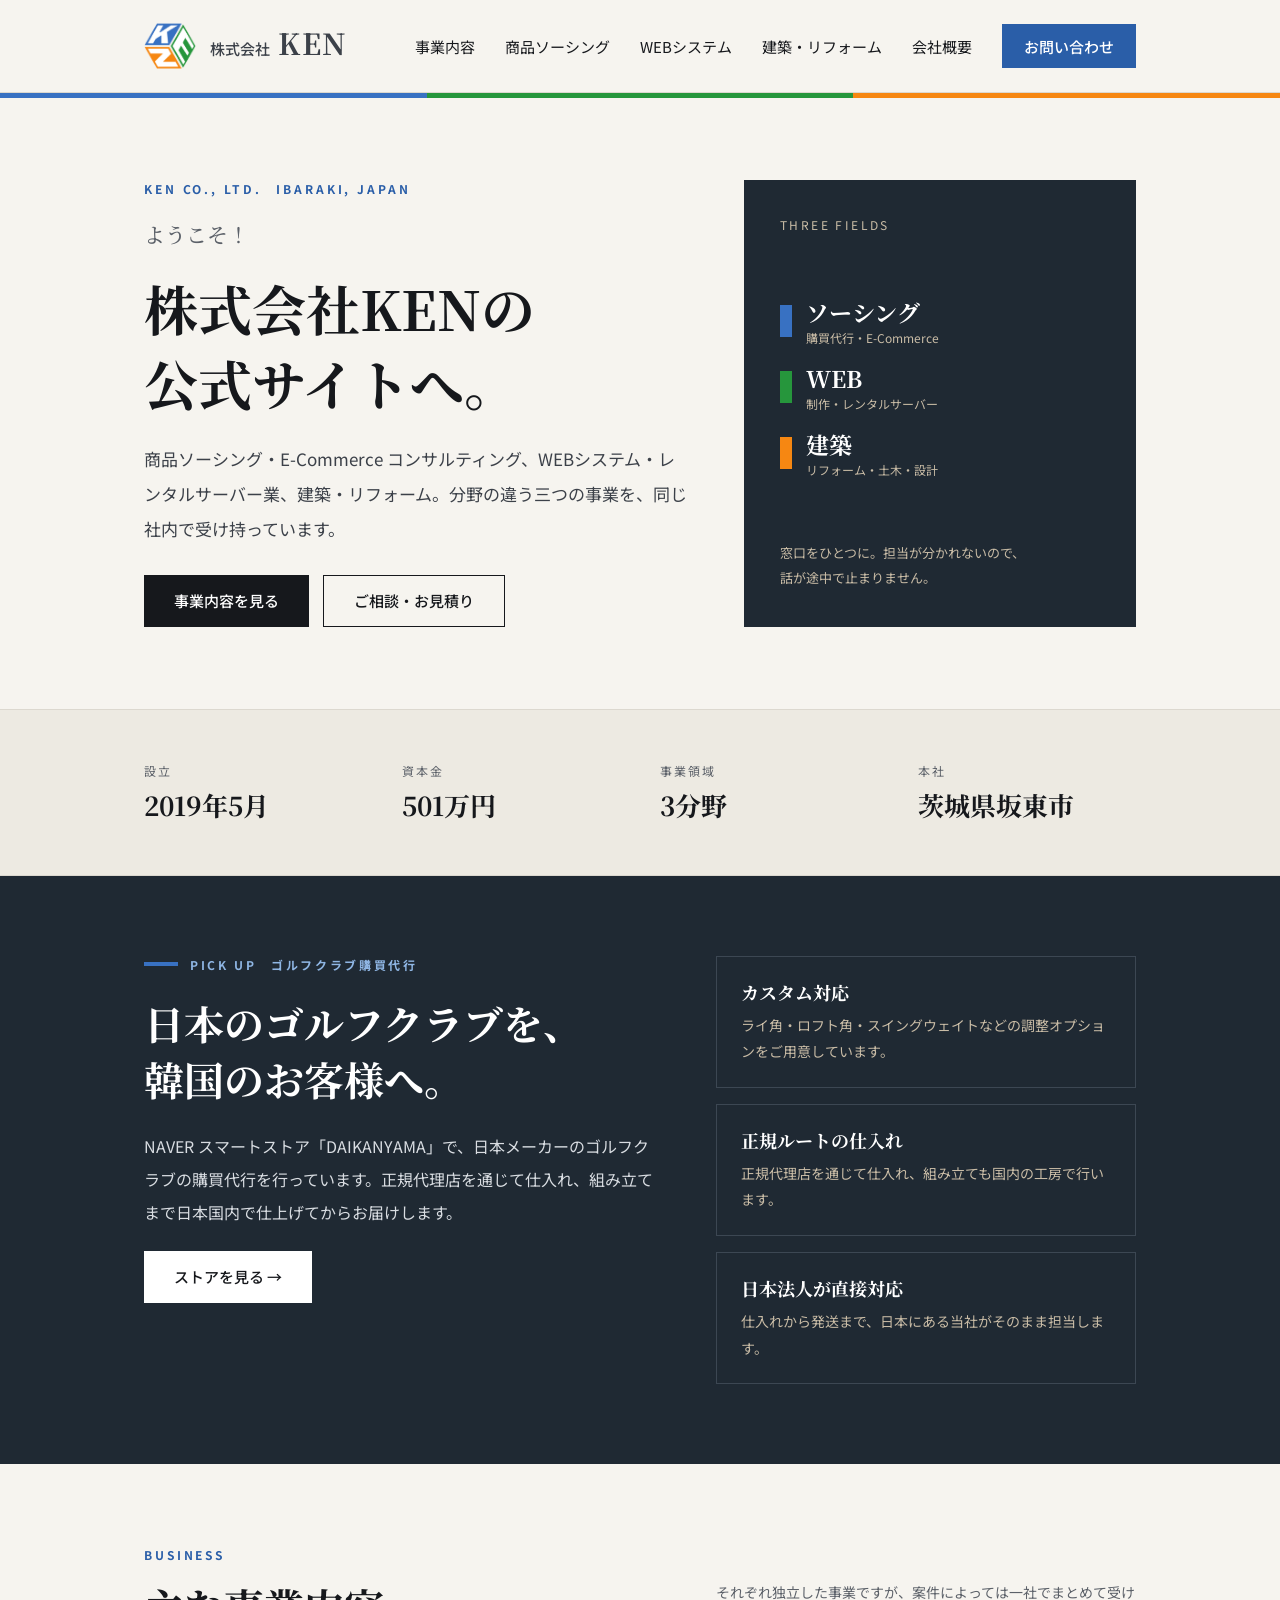
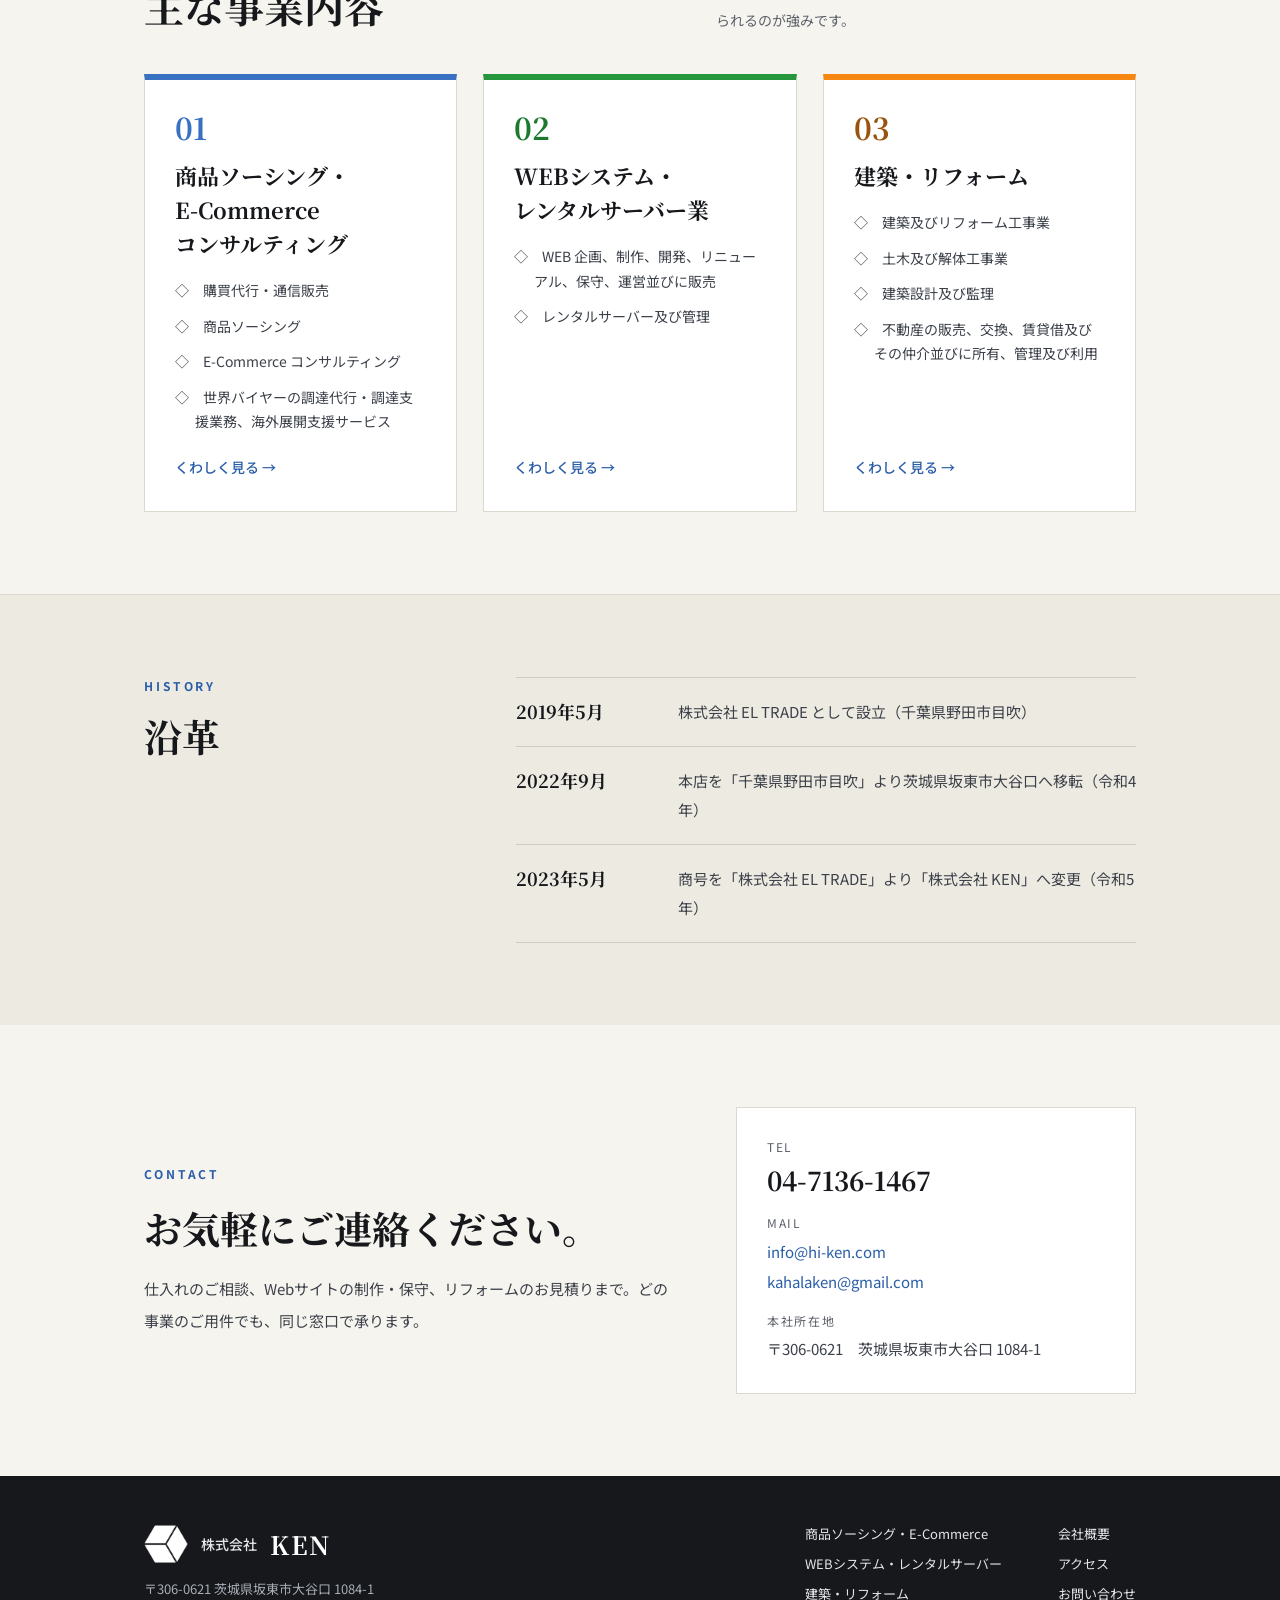
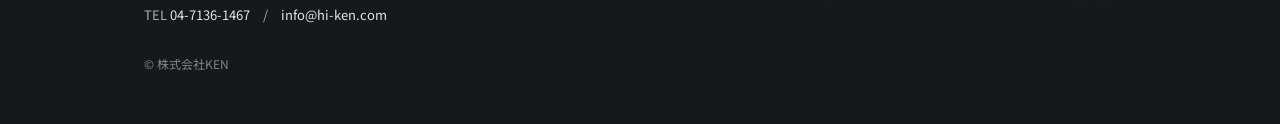
==== index.html @ d23399e8 "hi-ken.com 새 홈페이지 첫 판 (11개 파일) Co-Authored-By: Claude Fable 5.1 <noreply@anthropic.com>" ====
<!doctype html>
<html lang="ja">
<head>
<meta charset="utf-8">
<meta name="viewport" content="width=device-width, initial-scale=1">
<title>公式サイト｜株式会社KEN</title>
<meta name="description" content="株式会社KEN（茨城県坂東市）— 商品ソーシング・E-Commerce コンサルティング、WEBシステム・レンタルサーバー業、建築・リフォーム。三つの事業を一社で。">
<meta property="og:title" content="公式サイト｜株式会社KEN">
<meta property="og:description" content="株式会社KEN（茨城県坂東市）— 商品ソーシング・E-Commerce コンサルティング、WEBシステム・レンタルサーバー業、建築・リフォーム。三つの事業を一社で。">
<meta property="og:type" content="website">
<meta property="og:url" content="https://www.hi-ken.com/">
<meta property="og:image" content="https://www.hi-ken.com/images/logo.png">
<link rel="icon" href="images/favicon.png" type="image/png">
<link rel="apple-touch-icon" href="images/logo.png">
<link rel="preconnect" href="https://fonts.googleapis.com"><link rel="preconnect" href="https://fonts.gstatic.com" crossorigin><link rel="stylesheet" href="https://fonts.googleapis.com/css2?family=Noto+Sans+JP:wght@400;500;700&family=Noto+Serif+JP:wght@500;700&display=swap">
<link rel="stylesheet" href="style.css">
</head>
<body>
<a class="skip" href="#main">本文へスキップ</a>
<header class="site-head">
  <div class="inner">
    <a class="brand" href="index.html">
      <img src="images/logo.png" alt="株式会社KEN">
      <span class="txt"><span class="co">株式会社</span><span class="nm">KEN</span></span>
    </a>
    <button class="navtoggle" type="button" aria-label="メニューを開く" aria-expanded="false" aria-controls="gnav">
      <svg width="22" height="16" viewBox="0 0 22 16" fill="none" stroke="#16181C" stroke-width="1.6" aria-hidden="true"><path d="M0 1h22M0 8h22M0 15h22"/></svg>
    </button>
    <nav class="gnav" id="gnav">
      <a href="index.html#business">事業内容</a>
      <a href="sourcing.html">商品ソーシング</a>
      <a href="web.html">WEBシステム</a>
      <a href="reform.html">建築・リフォーム</a>
      <a href="company.html">会社概要</a>
      <a class="btn-head" href="company.html#contact">お問い合わせ</a>
    </nav>
  </div>
</header>
<div class="tribar" aria-hidden="true"><i></i><i></i><i></i></div>
<main id="main">
<section>
  <div class="wrap hero">
    <div class="left">
      <span class="eyebrow">KEN CO., LTD.　IBARAKI, JAPAN</span>
      <span class="welcome">ようこそ！</span>
      <h1>株式会社KENの<br>公式サイトへ。</h1>
      <p class="lead">商品ソーシング・E-Commerce コンサルティング、WEBシステム・レンタルサーバー業、建築・リフォーム。分野の違う三つの事業を、同じ社内で受け持っています。</p>
      <div class="btns">
        <a class="btn btn-dark" href="#business">事業内容を見る</a>
        <a class="btn btn-line" href="company.html#contact">ご相談・お見積り</a>
      </div>
    </div>
    <div class="panel">
      <span class="cap">THREE FIELDS</span>
      <div class="fields">
        <div class="fieldrow"><i class="bar" style="background:#3871C2"></i><span><span class="nm">ソーシング</span><span class="sub">購買代行・E-Commerce</span></span></div>
        <div class="fieldrow"><i class="bar" style="background:#26963C"></i><span><span class="nm">WEB</span><span class="sub">制作・レンタルサーバー</span></span></div>
        <div class="fieldrow"><i class="bar" style="background:#F68712"></i><span><span class="nm">建築</span><span class="sub">リフォーム・土木・設計</span></span></div>
      </div>
      <p class="note">窓口をひとつに。担当が分かれないので、<br>話が途中で止まりません。</p>
    </div>
  </div>
</section>

<div class="facts">
  <div class="wrap">
    <dl class="grid">
      <div><dt>設立</dt><dd>2019年5月</dd></div>
      <div><dt>資本金</dt><dd>501万円</dd></div>
      <div><dt>事業領域</dt><dd>3分野</dd></div>
      <div><dt>本社</dt><dd>茨城県坂東市</dd></div>
    </dl>
  </div>
</div>

<div class="pickup">
  <div class="wrap row">
    <div class="left">
      <span class="tag"><i></i><span>PICK UP　ゴルフクラブ購買代行</span></span>
      <h2>日本のゴルフクラブを、<br>韓国のお客様へ。</h2>
      <p>NAVER スマートストア「DAIKANYAMA」で、日本メーカーのゴルフクラブの購買代行を行っています。正規代理店を通じて仕入れ、組み立てまで日本国内で仕上げてからお届けします。</p>
      <a class="btn btn-white" href="https://smartstore.naver.com/hi-daikanyama" target="_blank" rel="noopener">ストアを見る →</a>
    </div>
    <div class="cards">
      <div class="card"><h3>カスタム対応</h3><p>ライ角・ロフト角・スイングウェイトなどの調整オプションをご用意しています。</p></div>
      <div class="card"><h3>正規ルートの仕入れ</h3><p>正規代理店を通じて仕入れ、組み立ても国内の工房で行います。</p></div>
      <div class="card"><h3>日本法人が直接対応</h3><p>仕入れから発送まで、日本にある当社がそのまま担当します。</p></div>
    </div>
  </div>
</div>

<section id="business">
  <div class="wrap">
    <div class="sec-head">
      <div class="t"><span class="eyebrow">BUSINESS</span><h2 class="h-sec">主な事業内容</h2></div>
      <p class="note">それぞれ独立した事業ですが、案件によっては一社でまとめて受けられるのが強みです。</p>
    </div>
    <div class="bizgrid">
      <article class="biz">
        <span class="no">01</span>
        <h3>商品ソーシング・<br>E-Commerce<br>コンサルティング</h3>
        <ul><li>◇　購買代行・通信販売</li><li>◇　商品ソーシング</li><li>◇　E-Commerce コンサルティング</li><li>◇　世界バイヤーの調達代行・調達支援業務、海外展開支援サービス</li></ul>
        <a class="more" href="sourcing.html">くわしく見る →</a>
      </article>
      <article class="biz g">
        <span class="no">02</span>
        <h3>WEBシステム・<br>レンタルサーバー業</h3>
        <ul><li>◇　WEB 企画、制作、開発、リニューアル、保守、運営並びに販売</li><li>◇　レンタルサーバー及び管理</li></ul>
        <a class="more" href="web.html">くわしく見る →</a>
      </article>
      <article class="biz o">
        <span class="no">03</span>
        <h3>建築・リフォーム</h3>
        <ul><li>◇　建築及びリフォーム工事業</li><li>◇　土木及び解体工事業</li><li>◇　建築設計及び監理</li><li>◇　不動産の販売、交換、賃貸借及びその仲介並びに所有、管理及び利用</li></ul>
        <a class="more" href="reform.html">くわしく見る →</a>
      </article>
    </div>
  </div>
</section>

<section class="band">
  <div class="wrap split">
    <div class="side"><span class="eyebrow">HISTORY</span><h2>沿革</h2></div>
    <div class="main">
      <ol class="hist">
        <li><span class="d">2019年5月</span><span class="t">株式会社 EL TRADE として設立（千葉県野田市目吹）</span></li>
        <li><span class="d">2022年9月</span><span class="t">本店を「千葉県野田市目吹」より茨城県坂東市大谷口へ移転（令和4年）</span></li>
        <li><span class="d">2023年5月</span><span class="t">商号を「株式会社 EL TRADE」より「株式会社 KEN」へ変更（令和5年）</span></li>
      </ol>
    </div>
  </div>
</section>

<section>
  <div class="wrap contact">
    <div class="left">
      <span class="eyebrow">CONTACT</span>
      <h2>お気軽にご連絡ください。</h2>
      <p class="txt">仕入れのご相談、Webサイトの制作・保守、リフォームのお見積りまで。どの事業のご用件でも、同じ窓口で承ります。</p>
    </div>
    <div class="box">
      <dl>
        <div><dt>TEL</dt><dd><a class="tel-big" href="tel:0471361467">04-7136-1467</a></dd></div>
        <div><dt>MAIL</dt><dd style="font-size:15px;line-height:1.95"><a href="mailto:info@hi-ken.com">info@hi-ken.com</a><br><a href="mailto:kahalaken@gmail.com">kahalaken@gmail.com</a></dd></div>
        <div><dt>本社所在地</dt><dd class="txt" style="font-size:15px;line-height:1.9">〒306-0621　茨城県坂東市大谷口 1084-1</dd></div>
      </dl>
    </div>
  </div>
</section>
</main>
<footer class="site-foot">
  <div class="inner">
    <div>
      <div class="brandrow">
        <img src="images/logo-white.png" alt="">
        <span class="co">株式会社</span><span class="nm">KEN</span>
      </div>
      <p class="addr">〒306-0621 茨城県坂東市大谷口 1084-1<br>TEL <a href="tel:0471361467">04-7136-1467</a>　/　<a href="mailto:info@hi-ken.com">info@hi-ken.com</a></p>
      <p class="copy">&copy; 株式会社KEN</p>
    </div>
    <div class="navs">
      <nav>
        <a href="sourcing.html">商品ソーシング・E-Commerce</a>
        <a href="web.html">WEBシステム・レンタルサーバー</a>
        <a href="reform.html">建築・リフォーム</a>
      </nav>
      <nav>
        <a href="company.html">会社概要</a>
        <a href="company.html#access">アクセス</a>
        <a href="company.html#contact">お問い合わせ</a>
      </nav>
    </div>
  </div>
</footer>
<script>
(function(){
  var b=document.querySelector('.navtoggle'), n=document.getElementById('gnav');
  if(!b||!n) return;
  b.addEventListener('click',function(){
    var open=n.classList.toggle('open');
    b.setAttribute('aria-expanded', open?'true':'false');
    b.setAttribute('aria-label', open?'メニューを閉じる':'メニューを開く');
  });
})();
</script>
</body>
</html>
---- style.css ----
@charset "UTF-8";

/* ==========================================================
   株式会社KEN — hi-ken.com
   色は社章（立方体）の三面から。青=ソーシング / 緑=WEB / 橙=建築
   ========================================================== */

:root{
  --blue:#3871C2;
  --blue-ink:#2A5EA8;
  --blue-dark:#1C4479;
  --green:#26963C;
  --green-ink:#1C7A30;
  --orange:#F68712;
  --orange-ink:#99530A;

  --ground:#F6F4EF;
  --ground-2:#EDEAE2;
  --white:#FFFFFF;
  --ink:#16181C;
  --body:#3C4149;
  --muted:#5C6169;
  --line:#DCD8CF;
  --line-2:#D2CCC0;
  --deep:#1F2933;
  --deep-line:#3C4753;
  --sand:#C9BCA6;

  --wrap:1136px;
  --pad:72px;

  --serif:"Noto Serif JP",serif;
  --sans:"Noto Sans JP",system-ui,-apple-system,sans-serif;
}

*{box-sizing:border-box}

html{scroll-behavior:smooth}

body{
  margin:0;
  font-family:var(--sans);
  background:var(--ground);
  color:var(--ink);
  -webkit-text-size-adjust:100%;
}

img{max-width:100%;height:auto;display:block}

a{color:var(--blue-ink);text-decoration:none}
a:hover{color:var(--blue-dark);text-decoration:underline}

.wrap{max-width:var(--wrap);margin:0 auto;padding-left:var(--pad);padding-right:var(--pad)}
@media (max-width:900px){:root{--pad:24px}}

.skip{position:absolute;left:-9999px}
.skip:focus{left:8px;top:8px;z-index:99;background:#fff;padding:10px 16px;border:2px solid var(--ink)}

/* ---------- ヘッダー ---------- */
.site-head{
  background:var(--ground);
  border-bottom:1px solid var(--line);
  position:sticky;top:0;z-index:50;
}
.site-head .inner{
  max-width:var(--wrap);margin:0 auto;
  padding:0 var(--pad);
  height:92px;display:flex;align-items:center;justify-content:space-between;gap:16px;
}
.brand{display:flex;align-items:center;gap:14px;color:var(--ink)}
.brand:hover{text-decoration:none;color:var(--ink)}
.brand img{width:52px;height:46px;object-fit:contain}
.brand .co{font-size:15px;font-weight:500}
.brand .nm{font-family:var(--serif);font-weight:700;font-size:29px;letter-spacing:.06em;line-height:1}
.brand .txt{display:flex;align-items:baseline;gap:8px}

.gnav{display:flex;align-items:center;gap:30px}
.gnav a{font-size:15px;color:var(--ink)}
.gnav a.on{color:var(--blue-ink);font-weight:500}
.gnav .btn-head{
  display:inline-flex;align-items:center;height:44px;padding:0 22px;
  background:var(--blue-ink);color:#fff;font-size:15px;font-weight:500;
}
.gnav .btn-head:hover{background:var(--blue-dark);color:#fff;text-decoration:none}

.navtoggle{display:none;width:44px;height:44px;border:0;background:transparent;cursor:pointer;align-items:center;justify-content:center}

@media (max-width:900px){
  .site-head .inner{height:66px}
  .brand img{width:40px;height:35px}
  .brand .nm{font-size:23px}
  .brand .co{font-size:12px}
  .navtoggle{display:flex}
  .gnav{
    display:none;position:absolute;left:0;right:0;top:100%;
    background:var(--ground);border-bottom:1px solid var(--line);
    flex-direction:column;align-items:stretch;gap:0;padding:8px 24px 20px;
  }
  .gnav.open{display:flex}
  .gnav a{padding:16px 0;border-bottom:1px solid var(--line)}
  .gnav .btn-head{margin-top:14px;justify-content:center;border:0}
}

/* 三色帯 */
.tribar{height:5px;display:flex}
.tribar i{flex:1}
.tribar i:nth-child(1){background:var(--blue)}
.tribar i:nth-child(2){background:var(--green)}
.tribar i:nth-child(3){background:var(--orange)}

/* ---------- 共通パーツ ---------- */
.eyebrow{font-size:12px;letter-spacing:.24em;color:var(--blue-ink);font-weight:700}
.eyebrow.g{color:var(--green-ink)}
.eyebrow.o{color:var(--orange-ink)}

h1,h2,h3{font-family:var(--serif);font-weight:700;margin:0}
.h-sec{font-size:40px}
@media (max-width:900px){.h-sec{font-size:27px}}

.lead{font-size:17px;line-height:2.05;color:var(--body);margin:0}
.txt{font-size:15px;line-height:2.1;color:var(--body);margin:0}
@media (max-width:900px){.lead{font-size:15px}.txt{font-size:14px;line-height:2.05}}

.btn{display:inline-flex;align-items:center;justify-content:center;height:52px;padding:0 30px;font-size:15px;font-weight:500}
.btn-dark{background:var(--ink);color:#fff}
.btn-dark:hover{background:#000;color:#fff;text-decoration:none}
.btn-line{border:1px solid var(--ink);color:var(--ink)}
.btn-line:hover{background:var(--ink);color:#fff;text-decoration:none}
.btn-blue{background:var(--blue-ink);color:#fff}
.btn-blue:hover{background:var(--blue-dark);color:#fff;text-decoration:none}
.btn-green{background:var(--green-ink);color:#fff}
.btn-green:hover{background:#155E25;color:#fff;text-decoration:none}
.btn-orange{background:var(--orange-ink);color:#fff}
.btn-orange:hover{background:#7A4208;color:#fff;text-decoration:none}
.btn-white{background:#fff;color:var(--ink)}
.btn-white:hover{background:#eee;color:var(--ink);text-decoration:none}

section{padding:82px 0}
@media (max-width:900px){section{padding:40px 0}}

/* ---------- ヒーロー ---------- */
.hero{display:flex;gap:56px;align-items:flex-start}
.hero .left{flex:1 1 0;min-width:0;display:flex;flex-direction:column;gap:22px}
.hero h1{font-size:54px;line-height:1.38}
.hero .welcome{font-family:var(--serif);font-size:21px;font-weight:500;color:var(--muted)}
.hero .btns{display:flex;gap:14px;flex-wrap:wrap;padding-top:6px}
.hero .panel{
  width:392px;flex:0 0 392px;background:var(--deep);color:#fff;padding:36px;
  display:flex;flex-direction:column;justify-content:space-between;gap:28px;align-self:stretch;
}
.hero .panel .cap{font-size:12px;letter-spacing:.2em;color:var(--sand)}
.hero .panel .note{font-size:13px;line-height:1.9;color:var(--sand);margin:0}
.fieldrow{display:flex;align-items:center;gap:14px}
.fieldrow .bar{width:12px;height:32px;flex:0 0 12px}
.fieldrow .nm{font-family:var(--serif);font-size:23px;font-weight:700;color:#fff;display:block}
.fieldrow .sub{font-size:12px;color:var(--sand);display:block}
.fields{display:flex;flex-direction:column;gap:16px}
@media (max-width:1000px){
  .hero{flex-direction:column;gap:32px}
  .hero h1{font-size:30px;line-height:1.45}
  .hero .welcome{font-size:16px}
  .hero .panel{width:100%;flex:1 1 auto;padding:26px}
  .hero .btns{flex-direction:column;align-items:stretch}
  .hero .btns .btn{width:100%}
}

/* ---------- 数字帯 ---------- */
.facts{background:var(--ground-2);border-top:1px solid var(--line);border-bottom:1px solid var(--line);padding:36px 0}
.facts .grid{display:grid;grid-template-columns:repeat(4,minmax(0,1fr));gap:40px}
.facts dt{font-size:12px;letter-spacing:.16em;color:var(--muted)}
.facts dd{margin:7px 0 0;font-family:var(--serif);font-size:26px;font-weight:700}
@media (max-width:900px){
  .facts .grid{grid-template-columns:repeat(2,minmax(0,1fr));gap:22px}
  .facts dd{font-size:20px}
}

/* ---------- ピックアップ（ゴルフ） ---------- */
.pickup{background:var(--deep);color:#fff;padding:80px 0}
.pickup .row{display:flex;gap:56px;align-items:flex-start}
.pickup .left{flex:1 1 0;min-width:0;display:flex;flex-direction:column;gap:22px}
.pickup .tag{display:flex;align-items:center;gap:12px}
.pickup .tag i{width:34px;height:4px;background:var(--blue);display:block}
.pickup .tag span{font-size:12px;letter-spacing:.22em;color:#8FB6E4;font-weight:700}
.pickup h2{font-size:40px;line-height:1.42}
.pickup p{margin:0;font-size:16px;line-height:2.05;color:#D9DDE2}
.pickup .cards{flex:0 0 420px;display:flex;flex-direction:column;gap:16px}
.pickup .card{border:1px solid var(--deep-line);padding:22px 24px}
.pickup .card h3{font-size:18px;color:#fff;margin-bottom:7px}
.pickup .card p{font-size:14px;line-height:1.9;color:var(--sand)}
.pickup .btn{align-self:flex-start}
@media (max-width:1000px){
  .pickup{padding:40px 0}
  .pickup .row{flex-direction:column;gap:26px}
  .pickup h2{font-size:25px}
  .pickup p{font-size:14px;line-height:2}
  .pickup .cards{flex:1 1 auto;width:100%}
  .pickup .btn{width:100%}
}

/* ---------- 事業カード ---------- */
.sec-head{display:flex;align-items:flex-end;justify-content:space-between;gap:32px;margin-bottom:40px}
.sec-head .t{display:flex;flex-direction:column;gap:14px}
.sec-head .note{width:420px;font-size:14px;line-height:2;color:var(--muted);margin:0}
@media (max-width:1000px){
  .sec-head{flex-direction:column;align-items:flex-start;gap:16px;margin-bottom:24px}
  .sec-head .note{width:auto}
}

.bizgrid{display:grid;grid-template-columns:repeat(3,minmax(0,1fr));gap:26px}
@media (max-width:1000px){.bizgrid{grid-template-columns:1fr;gap:18px}}

.biz{
  background:var(--white);border:1px solid var(--line);border-top:6px solid var(--blue);
  padding:32px 30px 34px;display:flex;flex-direction:column;gap:17px;
}
.biz.g{border-top-color:var(--green)}
.biz.o{border-top-color:var(--orange)}
.biz .no{font-family:var(--serif);font-size:30px;font-weight:700;color:var(--blue);line-height:1}
.biz.g .no{color:var(--green-ink)}
.biz.o .no{color:var(--orange-ink)}
.biz h3{font-size:22px;line-height:1.55}
.biz ul{margin:0;padding:0;list-style:none;display:flex;flex-direction:column;gap:11px}
.biz li{font-size:14px;line-height:1.75;color:var(--body);padding-left:20px;text-indent:-20px}
.biz .more{margin-top:auto;font-size:14px;font-weight:500;padding-top:6px}

/* ---------- 沿革 ---------- */
.band{background:var(--ground-2);border-top:1px solid var(--line)}
.split{display:flex;gap:72px;align-items:flex-start}
.split .side{width:300px;flex:0 0 300px;display:flex;flex-direction:column;gap:14px}
.split .side h2{font-size:38px}
.split .main{flex:1 1 0;min-width:0}
@media (max-width:1000px){
  .split{flex-direction:column;gap:20px}
  .split .side{width:auto;flex:1 1 auto}
  .split .side h2{font-size:27px}
}
.rule{width:48px;height:3px;background:var(--blue);margin-top:6px}
.rule.g{background:var(--green)}
.rule.o{background:var(--orange)}

.hist{margin:0;padding:0;list-style:none}
.hist li{display:flex;gap:32px;padding:20px 0;border-top:1px solid var(--line-2)}
.hist li:last-child{border-bottom:1px solid var(--line-2)}
.hist .d{width:130px;flex:0 0 130px;font-family:var(--serif);font-size:18px;font-weight:700}
.hist .t{font-size:15px;line-height:1.9;color:var(--body)}
@media (max-width:700px){
  .hist li{flex-direction:column;gap:6px;padding:14px 0}
  .hist .d{width:auto;flex:1 1 auto;font-size:15px}
  .hist .t{font-size:14px}
}

/* ---------- お問い合わせ ---------- */
.contact{display:flex;align-items:center;justify-content:space-between;gap:56px}
.contact .left{display:flex;flex-direction:column;gap:18px}
.contact h2{font-size:38px;line-height:1.45}
.contact .box{width:400px;flex:0 0 400px;background:var(--white);border:1px solid var(--line);padding:30px}
.contact dl{margin:0;display:flex;flex-direction:column;gap:16px}
.contact dt{font-size:12px;letter-spacing:.14em;color:var(--muted)}
.contact dd{margin:6px 0 0}
.tel-big{font-family:var(--serif);font-size:26px;font-weight:700;color:var(--ink)}
.tel-big:hover{color:var(--ink)}
@media (max-width:1000px){
  .contact{flex-direction:column;align-items:stretch;gap:24px}
  .contact h2{font-size:25px}
  .contact .box{width:auto;flex:1 1 auto;padding:22px}
}

/* ---------- 下層ページ ---------- */
.page-hero{background:var(--deep);color:#fff;border-top:6px solid var(--blue);padding:60px 0 52px}
.page-hero.g{border-top-color:var(--green)}
.page-hero.o{border-top-color:var(--orange)}
.page-hero .cap{font-size:12px;letter-spacing:.22em;color:var(--sand);font-weight:700}
.page-hero h1{font-size:42px;line-height:1.42;margin:18px 0}
.page-hero p{margin:0;font-size:15px;line-height:1.95;color:var(--sand)}
@media (max-width:900px){
  .page-hero{padding:34px 0 30px}
  .page-hero h1{font-size:26px;margin:12px 0}
  .page-hero p{font-size:13px}
}

.for-you{display:flex;flex-direction:column;gap:20px}
.for-you article{
  background:var(--white);border:1px solid var(--line);border-left:5px solid var(--blue);
  padding:32px 36px;display:flex;gap:44px;align-items:flex-start;
}
.for-you .side{width:290px;flex:0 0 290px;display:flex;flex-direction:column;gap:10px}
.for-you .no{font-family:var(--serif);font-size:34px;font-weight:700;color:var(--blue);line-height:1}
.for-you h3{font-family:var(--sans);font-size:19px;font-weight:700;line-height:1.65}
.for-you .body{flex:1 1 0;min-width:0;display:flex;flex-direction:column;gap:14px}
@media (max-width:1000px){
  .for-you article{flex-direction:column;gap:14px;padding:22px 20px}
  .for-you .side{width:auto;flex:1 1 auto}
  .for-you .no{font-size:26px}
  .for-you h3{font-size:17px}
}

.goal{background:var(--ground-2);border-top:1px solid var(--line);border-bottom:1px solid var(--line);padding:52px 0;text-align:center}
.goal .eyebrow{display:block;margin-bottom:16px}
.goal p{margin:0;font-family:var(--serif);font-size:30px;font-weight:700;line-height:1.6}
@media (max-width:900px){.goal{padding:30px 0}.goal p{font-size:20px}}

.cards2{display:grid;grid-template-columns:repeat(2,minmax(0,1fr));gap:22px}
.cards3{display:grid;grid-template-columns:repeat(3,minmax(0,1fr));gap:22px}
@media (max-width:1000px){.cards2,.cards3{grid-template-columns:1fr;gap:16px}}

.fcard{background:var(--white);border:1px solid var(--line);border-top:4px solid var(--blue);padding:28px 28px 30px;display:flex;flex-direction:column;gap:11px}
.fcard.g{border-top-color:var(--green)}
.fcard.o{border-top-color:var(--orange)}
.fcard h3{font-size:20px;line-height:1.5}
.fcard p{margin:0;font-size:14px;line-height:2.05;color:var(--body)}
.fcard ul{margin:0;padding:0;list-style:none;display:flex;flex-direction:column;gap:8px}
.fcard li{font-size:13px;line-height:1.75;color:var(--muted);padding-left:14px;text-indent:-14px}

.pcard{background:var(--white);border:1px solid var(--line-2);padding:26px 24px 28px;display:flex;flex-direction:column;gap:10px}
.pcard h3{font-size:19px}
.pcard p{margin:0;font-size:14px;line-height:2.05;color:var(--body)}

.chips{display:flex;flex-wrap:wrap;gap:10px}
.chips span{display:inline-flex;align-items:center;height:40px;padding:0 18px;background:#fff;border:1px solid var(--line-2);font-size:15px}

.cta{display:flex;align-items:center;justify-content:space-between;gap:48px}
.cta .left{display:flex;flex-direction:column;gap:12px}
.cta h2{font-size:30px}
.cta .btns{display:flex;align-items:center;gap:16px;flex-shrink:0;flex-wrap:wrap}
.cta .tel{display:inline-flex;align-items:center;height:56px;padding:0 30px;border:1px solid var(--ink);color:var(--ink);font-family:var(--serif);font-size:23px;font-weight:700}
.cta .tel:hover{background:var(--ink);color:#fff;text-decoration:none}
.cta .mail{height:56px}
@media (max-width:1000px){
  .cta{flex-direction:column;align-items:stretch;gap:20px}
  .cta h2{font-size:22px}
  .cta .btns{flex-direction:column;align-items:stretch}
  .cta .tel,.cta .mail{justify-content:center;width:100%}
}

/* ---------- 会社概要 表 ---------- */
.ctable{width:100%;border-collapse:collapse;font-size:15px}
.ctable th{width:200px;text-align:left;font-weight:500;color:var(--muted);padding:19px 0;border-top:1px solid var(--line);vertical-align:top}
.ctable td{padding:19px 0;border-top:1px solid var(--line);color:var(--ink);line-height:2.05}
.ctable tr:last-child th,.ctable tr:last-child td{border-bottom:1px solid var(--line)}
@media (max-width:700px){
  .ctable,.ctable tbody,.ctable tr,.ctable th,.ctable td{display:block;width:auto}
  .ctable th{padding:14px 0 0;border-top:1px solid var(--line);font-size:13px}
  .ctable td{padding:4px 0 14px;border-top:0;font-size:14px}
  .ctable tr:last-child th{border-bottom:0}
}

.accessrow{display:flex;gap:28px;align-items:stretch}
.accessrow .addr{flex:1 1 0;min-width:0;background:#fff;border:1px solid var(--line-2);padding:30px;display:flex;flex-direction:column;justify-content:center;gap:12px}
.accessrow .addr p{margin:0;font-family:var(--serif);font-size:24px;font-weight:700;line-height:1.65}
.accessrow .tel{width:300px;flex:0 0 300px;background:var(--deep);color:#fff;padding:30px;display:flex;flex-direction:column;justify-content:center;gap:10px}
.accessrow .tel a{font-family:var(--serif);font-size:27px;font-weight:700;color:#fff}
.accessrow .cap{font-size:12px;letter-spacing:.14em;color:var(--muted)}
.accessrow .tel .cap{color:var(--sand)}
@media (max-width:1000px){
  .accessrow{flex-direction:column;gap:16px}
  .accessrow .tel{width:auto;flex:1 1 auto}
  .accessrow .addr p{font-size:19px}
}

.mailgrid{display:grid;grid-template-columns:repeat(2,minmax(0,1fr));gap:20px}
.mailgrid a{background:#fff;border:1px solid var(--line);padding:26px 28px;display:flex;flex-direction:column;gap:8px;color:var(--ink)}
.mailgrid a:hover{text-decoration:none;border-color:var(--blue-ink)}
.mailgrid .cap{font-size:12px;letter-spacing:.14em;color:var(--muted)}
.mailgrid .val{font-size:20px;font-weight:500;color:var(--blue-ink);word-break:break-all}
@media (max-width:700px){.mailgrid{grid-template-columns:1fr;gap:14px}.mailgrid .val{font-size:17px}}

/* ---------- フッター ---------- */
.site-foot{background:var(--ink);color:#fff;padding:48px 0 52px}
.site-foot .inner{max-width:var(--wrap);margin:0 auto;padding:0 var(--pad);display:flex;justify-content:space-between;align-items:flex-start;gap:40px;flex-wrap:wrap}
.site-foot .brandrow{display:flex;align-items:center;gap:13px}
.site-foot .brandrow img{width:44px;height:39px;object-fit:contain}
.site-foot .co{font-size:14px;font-weight:500;color:#E3E5E8}
.site-foot .nm{font-family:var(--serif);font-weight:700;font-size:25px;letter-spacing:.06em}
.site-foot .addr{font-size:13px;line-height:1.95;color:#A8AEB6;margin:13px 0 0}
.site-foot nav{display:flex;flex-direction:column;gap:11px}
.site-foot .navs{display:flex;gap:56px;flex-wrap:wrap}
.site-foot a{font-size:13px;color:#E3E5E8}
.site-foot a:hover{color:#fff}
.copy{font-size:12px;color:#7E858E;margin:28px 0 0}
@media (max-width:900px){
  .site-foot{padding:30px 0 34px}
  .site-foot .inner{flex-direction:column;gap:22px}
  .site-foot .navs{gap:28px}
}
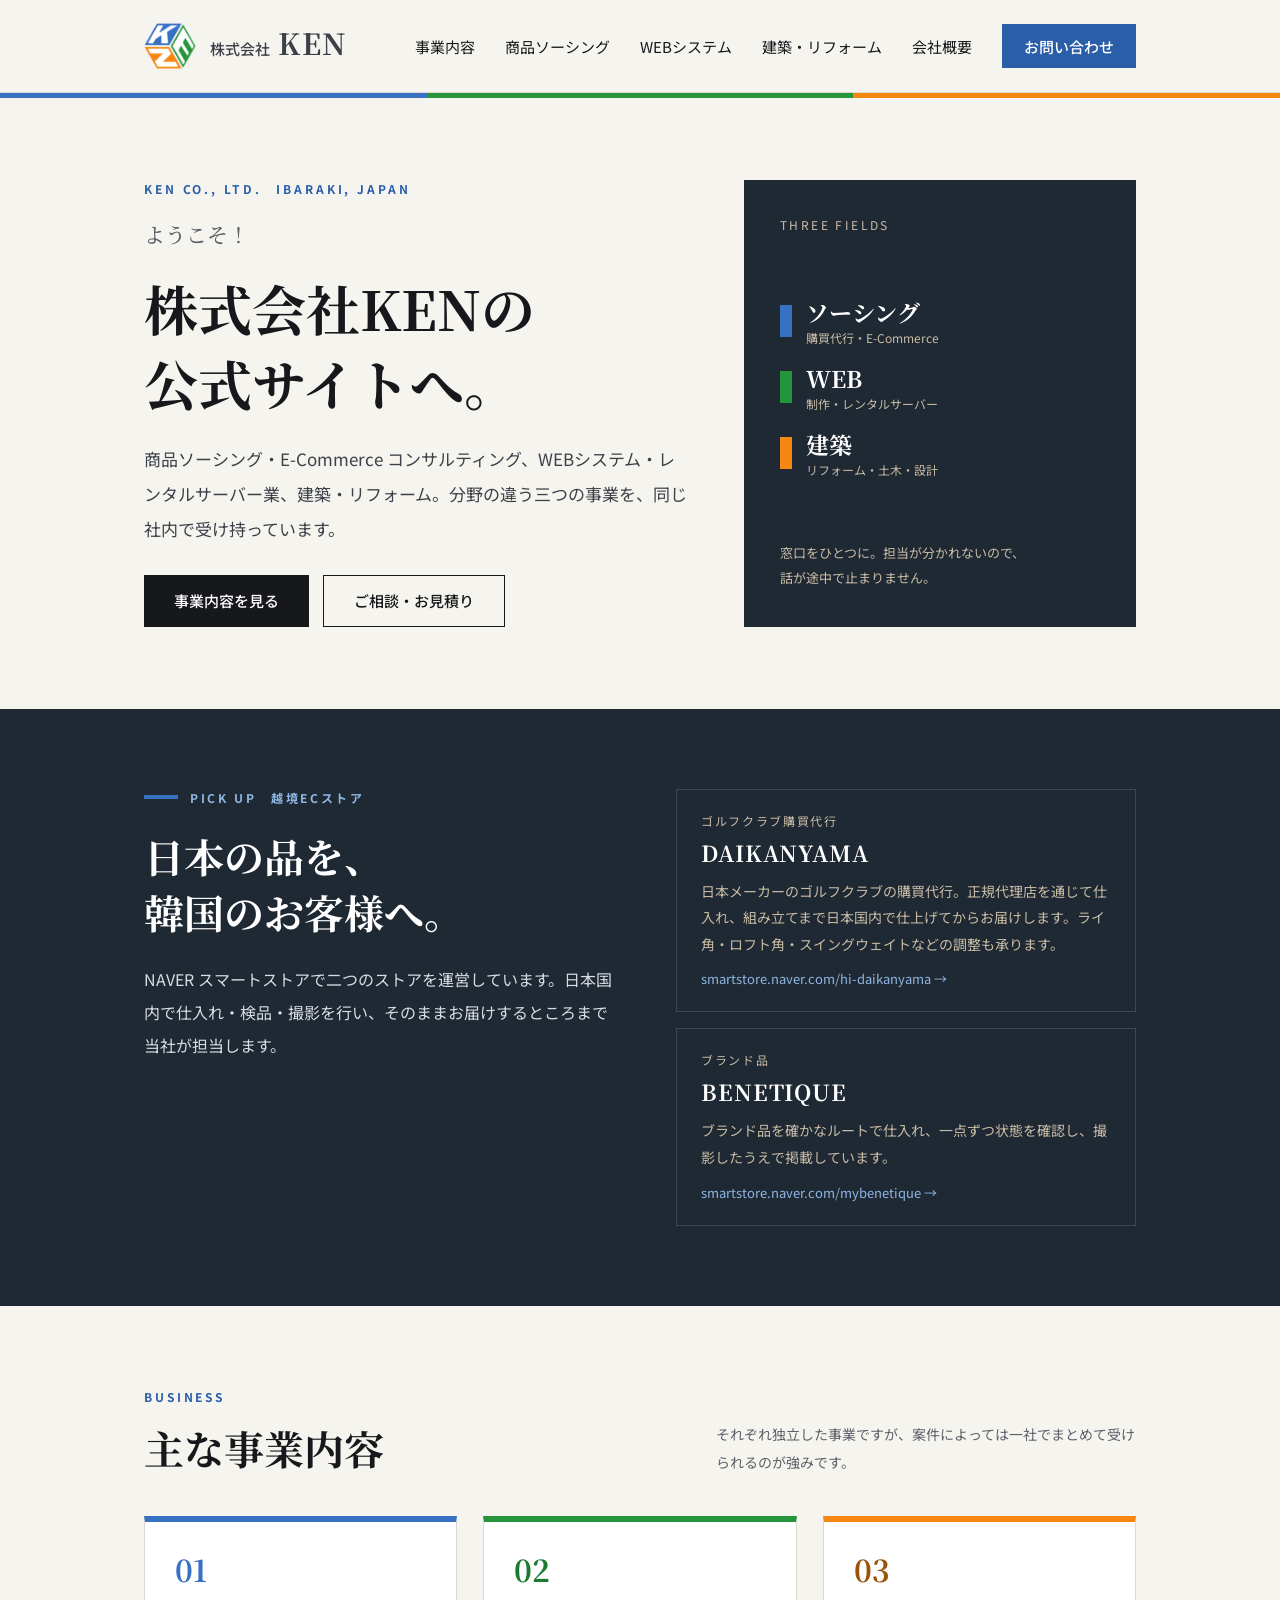
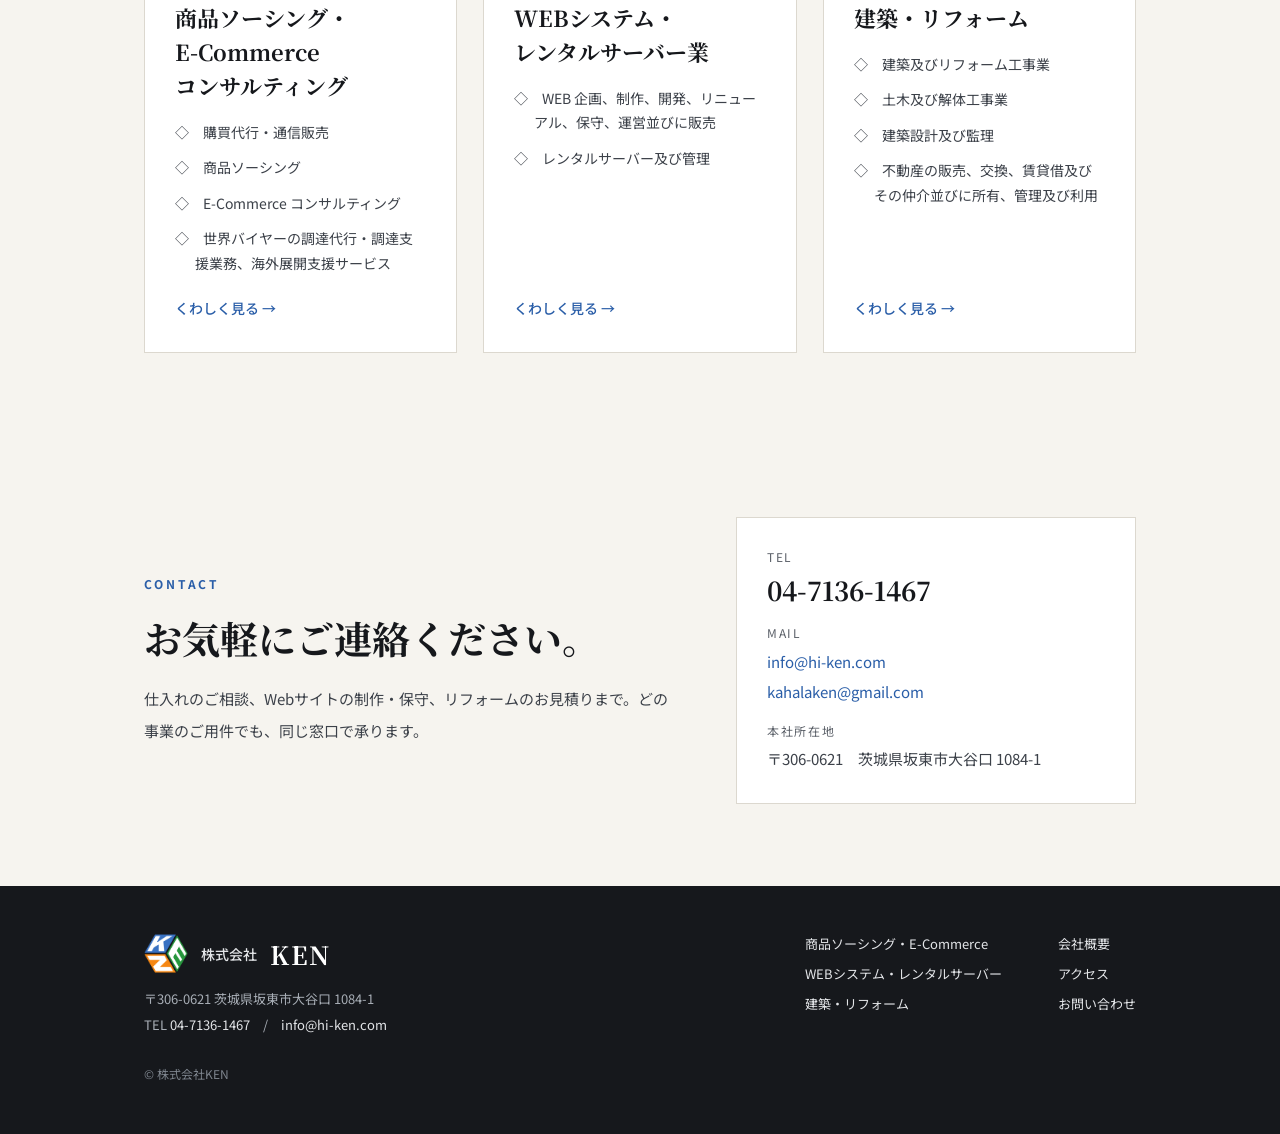
==== commit 9a3d13dc: "홈페이지 고친 판 — 첫 화면 숫자 띠·연혁 뺌 · 아래 로고 색깔 · 스토어 둘 Co-Authored-By: Claude Fable 5.1 <noreply@anthropic.co" ====
--- a/index.html
+++ b/index.html
@@ -62,29 +62,26 @@
   </div>
 </section>
 
-<div class="facts">
-  <div class="wrap">
-    <dl class="grid">
-      <div><dt>設立</dt><dd>2019年5月</dd></div>
-      <div><dt>資本金</dt><dd>501万円</dd></div>
-      <div><dt>事業領域</dt><dd>3分野</dd></div>
-      <div><dt>本社</dt><dd>茨城県坂東市</dd></div>
-    </dl>
-  </div>
-</div>
-
 <div class="pickup">
   <div class="wrap row">
     <div class="left">
-      <span class="tag"><i></i><span>PICK UP　ゴルフクラブ購買代行</span></span>
-      <h2>日本のゴルフクラブを、<br>韓国のお客様へ。</h2>
-      <p>NAVER スマートストア「DAIKANYAMA」で、日本メーカーのゴルフクラブの購買代行を行っています。正規代理店を通じて仕入れ、組み立てまで日本国内で仕上げてからお届けします。</p>
-      <a class="btn btn-white" href="https://smartstore.naver.com/hi-daikanyama" target="_blank" rel="noopener">ストアを見る →</a>
+      <span class="tag"><i></i><span>PICK UP　越境ECストア</span></span>
+      <h2>日本の品を、<br>韓国のお客様へ。</h2>
+      <p>NAVER スマートストアで二つのストアを運営しています。日本国内で仕入れ・検品・撮影を行い、そのままお届けするところまで当社が担当します。</p>
     </div>
     <div class="cards">
-      <div class="card"><h3>カスタム対応</h3><p>ライ角・ロフト角・スイングウェイトなどの調整オプションをご用意しています。</p></div>
-      <div class="card"><h3>正規ルートの仕入れ</h3><p>正規代理店を通じて仕入れ、組み立ても国内の工房で行います。</p></div>
-      <div class="card"><h3>日本法人が直接対応</h3><p>仕入れから発送まで、日本にある当社がそのまま担当します。</p></div>
+      <div class="card">
+        <span class="storecap">ゴルフクラブ購買代行</span>
+        <h3>DAIKANYAMA</h3>
+        <p>日本メーカーのゴルフクラブの購買代行。正規代理店を通じて仕入れ、組み立てまで日本国内で仕上げてからお届けします。ライ角・ロフト角・スイングウェイトなどの調整も承ります。</p>
+        <a class="storelink" href="https://smartstore.naver.com/hi-daikanyama" target="_blank" rel="noopener">smartstore.naver.com/hi-daikanyama →</a>
+      </div>
+      <div class="card">
+        <span class="storecap">ブランド品</span>
+        <h3>BENETIQUE</h3>
+        <p>ブランド品を確かなルートで仕入れ、一点ずつ状態を確認し、撮影したうえで掲載しています。</p>
+        <a class="storelink" href="https://smartstore.naver.com/mybenetique" target="_blank" rel="noopener">smartstore.naver.com/mybenetique →</a>
+      </div>
     </div>
   </div>
 </div>
@@ -118,19 +115,6 @@
   </div>
 </section>
 
-<section class="band">
-  <div class="wrap split">
-    <div class="side"><span class="eyebrow">HISTORY</span><h2>沿革</h2></div>
-    <div class="main">
-      <ol class="hist">
-        <li><span class="d">2019年5月</span><span class="t">株式会社 EL TRADE として設立（千葉県野田市目吹）</span></li>
-        <li><span class="d">2022年9月</span><span class="t">本店を「千葉県野田市目吹」より茨城県坂東市大谷口へ移転（令和4年）</span></li>
-        <li><span class="d">2023年5月</span><span class="t">商号を「株式会社 EL TRADE」より「株式会社 KEN」へ変更（令和5年）</span></li>
-      </ol>
-    </div>
-  </div>
-</section>
-
 <section>
   <div class="wrap contact">
     <div class="left">
@@ -152,7 +136,7 @@
   <div class="inner">
     <div>
       <div class="brandrow">
-        <img src="images/logo-white.png" alt="">
+        <img src="images/logo.png" alt="">
         <span class="co">株式会社</span><span class="nm">KEN</span>
       </div>
       <p class="addr">〒306-0621 茨城県坂東市大谷口 1084-1<br>TEL <a href="tel:0471361467">04-7136-1467</a>　/　<a href="mailto:info@hi-ken.com">info@hi-ken.com</a></p>
--- a/style.css
+++ b/style.css
@@ -382,3 +382,14 @@
   .site-foot .inner{flex-direction:column;gap:22px}
   .site-foot .navs{gap:28px}
 }
+
+/* ---------- ストアカード ---------- */
+.storecap{font-size:12px;letter-spacing:.14em;color:var(--sand);display:block}
+.pickup .card h3{font-family:var(--serif);font-size:22px;color:#fff;margin:8px 0 10px;letter-spacing:.04em}
+.pickup .card .storelink{display:inline-block;margin-top:12px;font-size:13px;color:#8FB6E4;word-break:break-all}
+.pickup .card .storelink:hover{color:#fff}
+.pickup .cards{flex:0 0 460px}
+.fcard .storecap{color:var(--muted)}
+.fcard h3{letter-spacing:.03em}
+.fcard a{font-size:13px;word-break:break-all;margin-top:4px}
+@media (max-width:1000px){.pickup .cards{flex:1 1 auto;width:100%}}
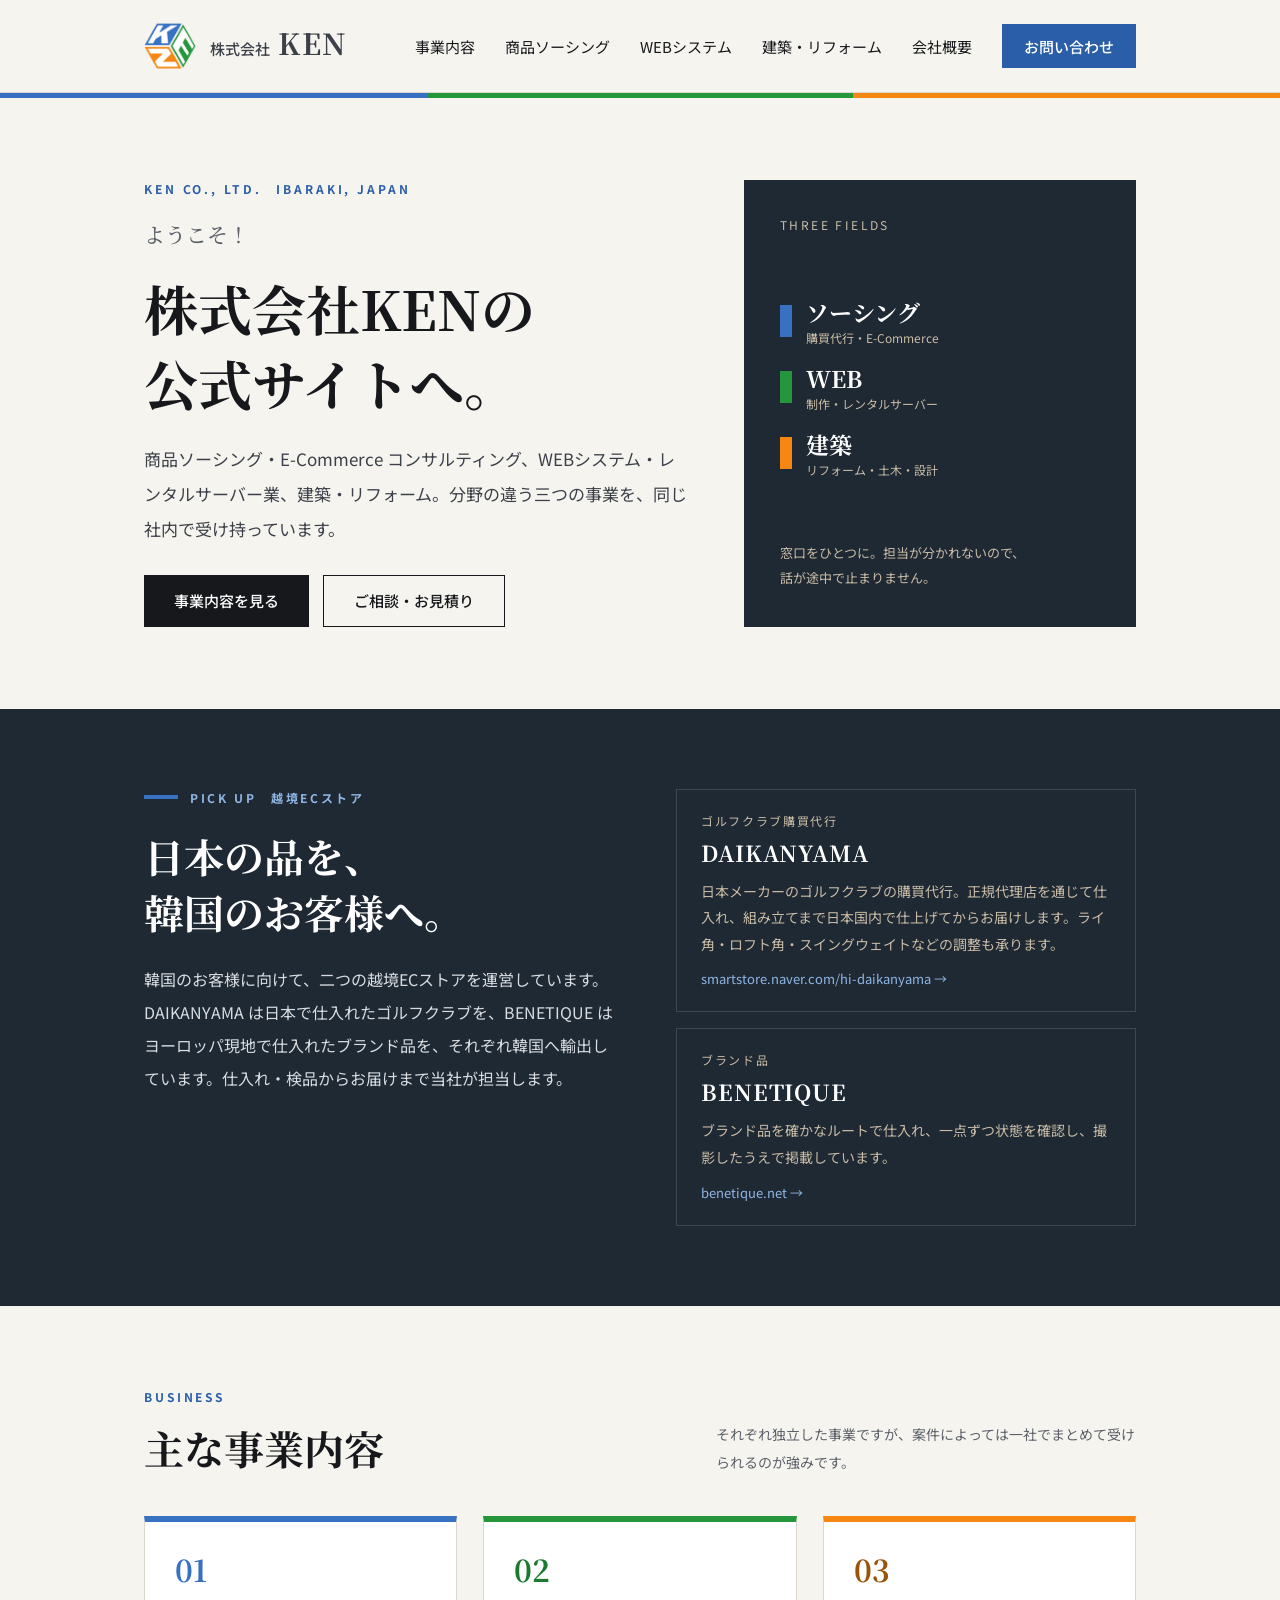
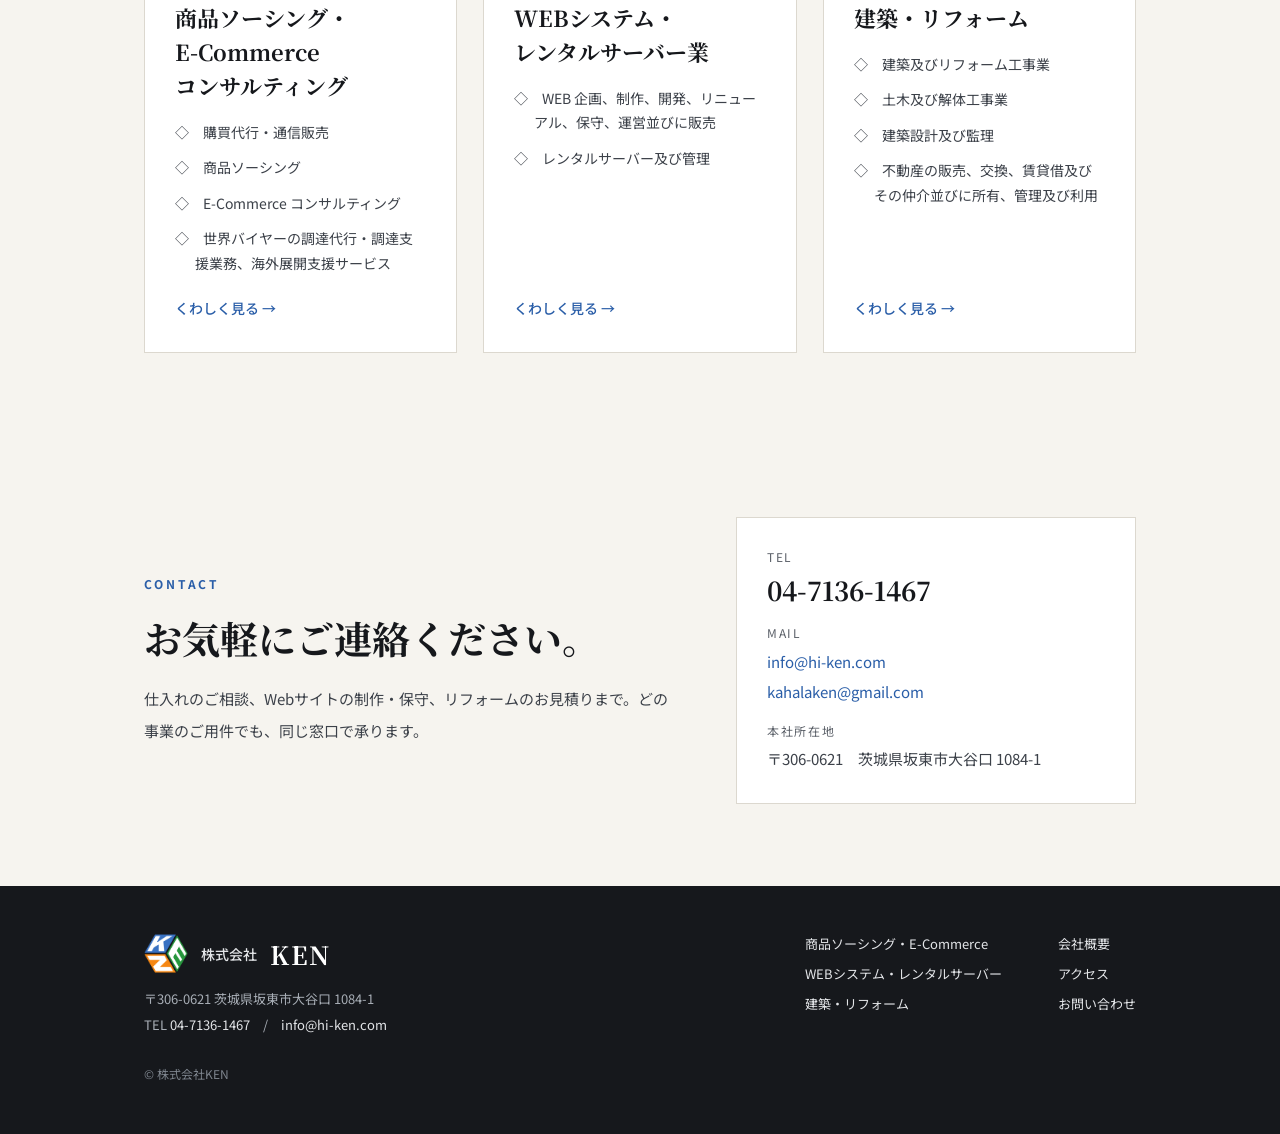
==== commit 0cda9a08: "BENETIQUE 링크 benetique.net 으로 · 스토어 소개글 바꿈 (일본 구매·유럽 현지 구매 → 한국 수출) Co-Authored-By: Claude Opus 5.5 " ====
--- a/index.html
+++ b/index.html
@@ -67,7 +67,7 @@
     <div class="left">
       <span class="tag"><i></i><span>PICK UP　越境ECストア</span></span>
       <h2>日本の品を、<br>韓国のお客様へ。</h2>
-      <p>NAVER スマートストアで二つのストアを運営しています。日本国内で仕入れ・検品・撮影を行い、そのままお届けするところまで当社が担当します。</p>
+      <p>韓国のお客様に向けて、二つの越境ECストアを運営しています。DAIKANYAMA は日本で仕入れたゴルフクラブを、BENETIQUE はヨーロッパ現地で仕入れたブランド品を、それぞれ韓国へ輸出しています。仕入れ・検品からお届けまで当社が担当します。</p>
     </div>
     <div class="cards">
       <div class="card">
@@ -80,7 +80,7 @@
         <span class="storecap">ブランド品</span>
         <h3>BENETIQUE</h3>
         <p>ブランド品を確かなルートで仕入れ、一点ずつ状態を確認し、撮影したうえで掲載しています。</p>
-        <a class="storelink" href="https://smartstore.naver.com/mybenetique" target="_blank" rel="noopener">smartstore.naver.com/mybenetique →</a>
+        <a class="storelink" href="https://benetique.net/" target="_blank" rel="noopener">benetique.net →</a>
       </div>
     </div>
   </div>
